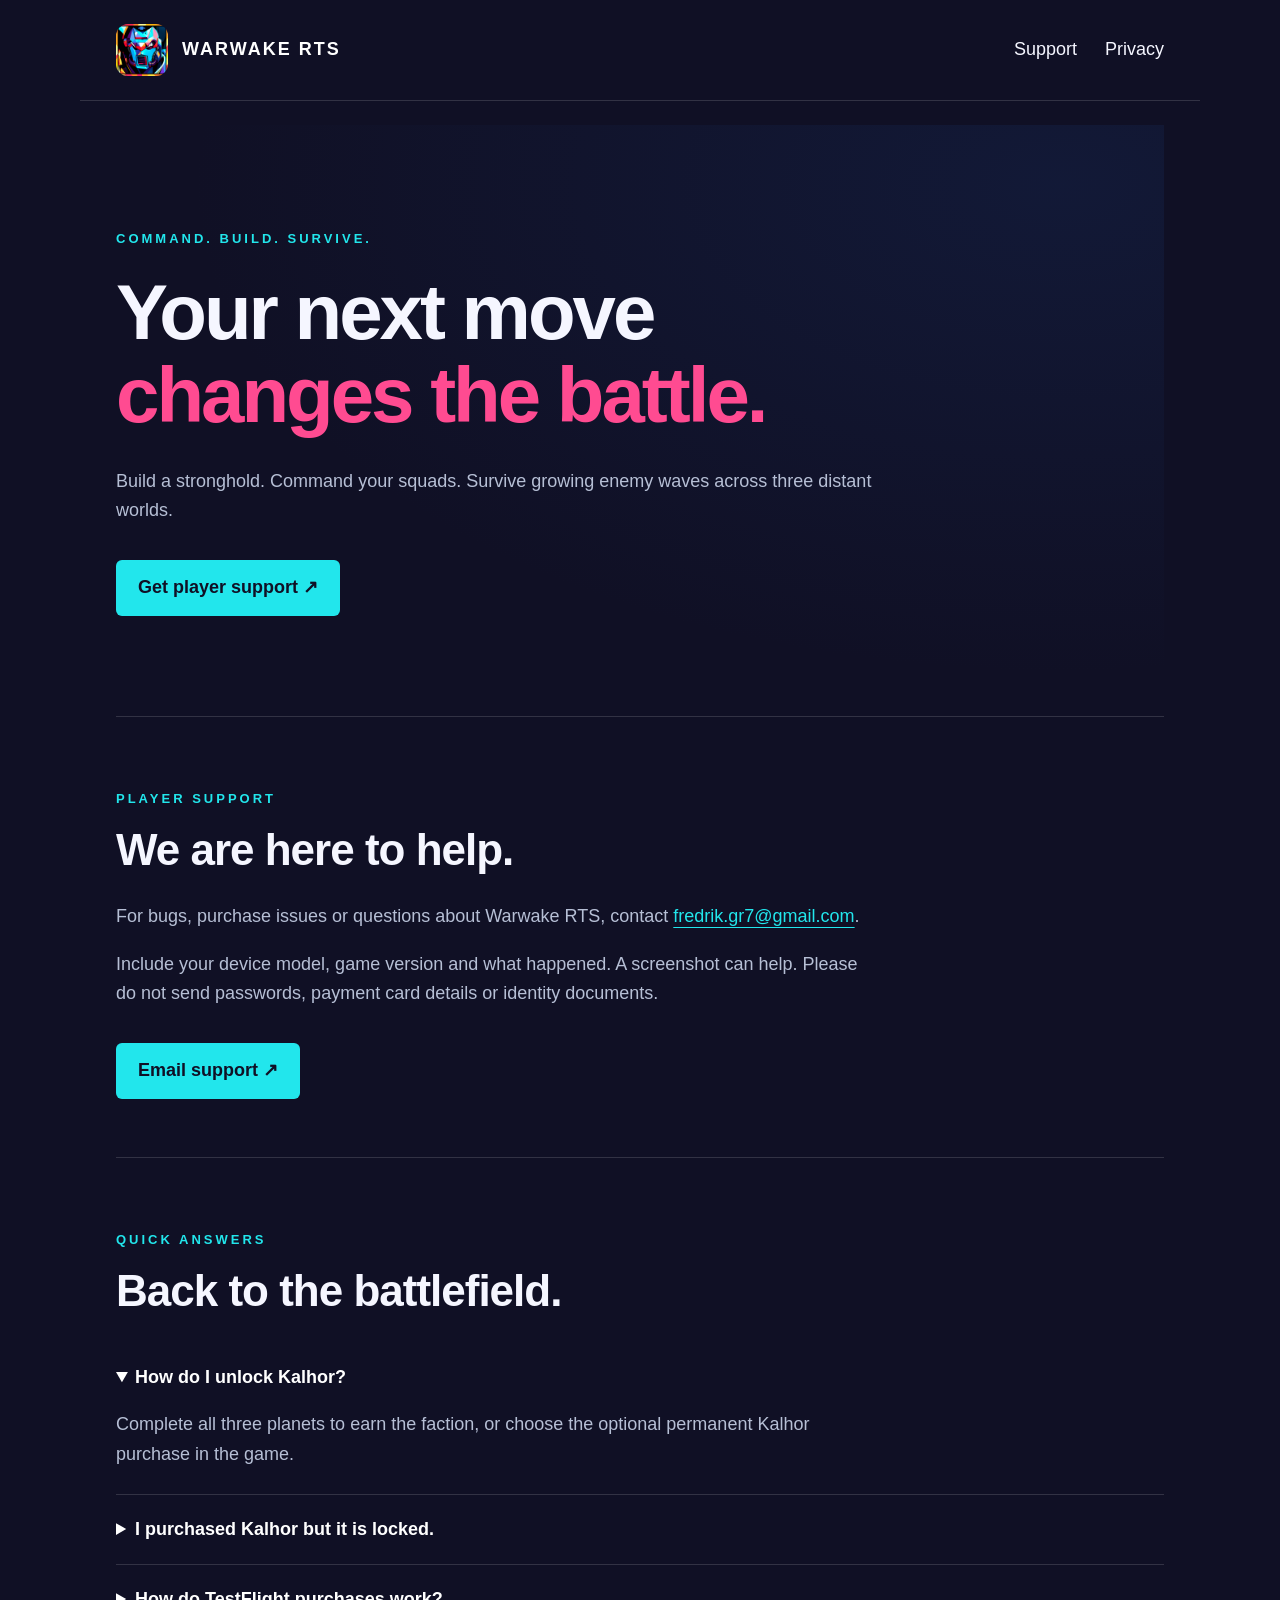
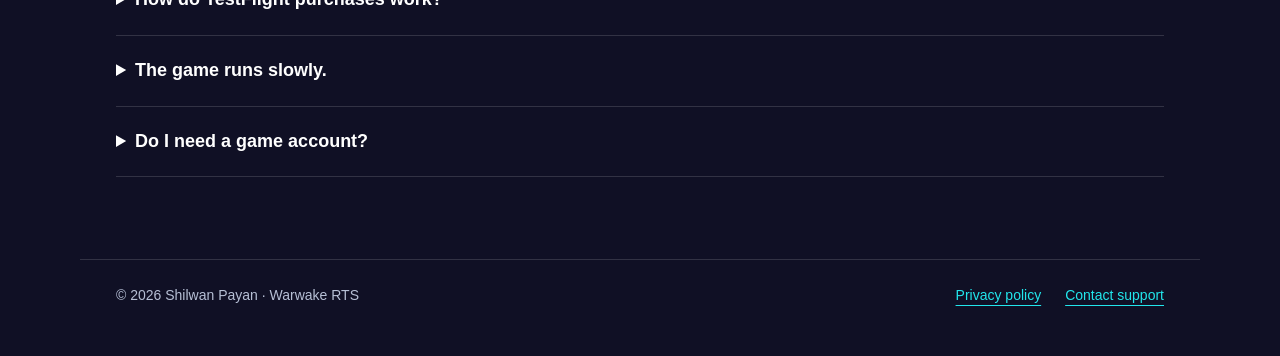
==== index.html @ a01967d1 "Publish Warwake RTS support and privacy pages" ====
<!doctype html>
<html lang="en"><head><meta charset="utf-8"><meta name="viewport" content="width=device-width,initial-scale=1"><title>Warwake RTS | Support</title><meta name="description" content="Official player support and privacy information for Warwake RTS."><link rel="stylesheet" href="style.css"></head><body>
<header><a class="brand" href="./"><img src="icon.png" alt="Warwake RTS logo">WARWAKE RTS</a><nav><a href="#support">Support</a><a href="privacy.html">Privacy</a></nav></header>
<main><section class="hero"><p class="eyebrow">COMMAND. BUILD. SURVIVE.</p><h1>Your next move<br><span>changes the battle.</span></h1><p>Build a stronghold. Command your squads. Survive growing enemy waves across three distant worlds.</p><a class="button" href="#support">Get player support ↗</a></section>
<section id="support"><p class="eyebrow">PLAYER SUPPORT</p><h2>We are here to help.</h2><p>For bugs, purchase issues or questions about Warwake RTS, contact <a href="mailto:fredrik.gr7@gmail.com">fredrik.gr7@gmail.com</a>.</p><p>Include your device model, game version and what happened. A screenshot can help. Please do not send passwords, payment card details or identity documents.</p><a class="button" href="mailto:fredrik.gr7@gmail.com?subject=Warwake%20RTS%20Support">Email support ↗</a></section>
<section class="answers"><p class="eyebrow">QUICK ANSWERS</p><h2>Back to the battlefield.</h2><details open><summary>How do I unlock Kalhor?</summary><p>Complete all three planets to earn the faction, or choose the optional permanent Kalhor purchase in the game.</p></details><details><summary>I purchased Kalhor but it is locked.</summary><p>Use the game's Restore Purchases option while signed into the same Apple account used for the purchase. If the purchase is pending, wait for Apple to complete it. Contact support if the issue continues.</p></details><details><summary>How do TestFlight purchases work?</summary><p>Purchases made in TestFlight are test transactions. They do not charge real money.</p></details><details><summary>The game runs slowly.</summary><p>Try normal battle speed and close other demanding apps. If performance remains poor, send support your device model, mission, day and selected battle speed.</p></details><details><summary>Do I need a game account?</summary><p>No separate game account is required to play Warwake RTS. Purchases on iPhone use your Apple account.</p></details></section></main>
<footer><p>© 2026 Shilwan Payan · Warwake RTS</p><a href="privacy.html">Privacy policy</a><a href="mailto:fredrik.gr7@gmail.com">Contact support</a></footer></body></html>
---- style.css ----
:root{color-scheme:dark;--ink:#101025;--paper:#f5f6ff;--muted:#b6bfd5;--cyan:#22e6ec;--pink:#ff4b91}*{box-sizing:border-box}html{scroll-behavior:smooth}body{margin:0;background:var(--ink);color:var(--paper);font-family:Arial,sans-serif;font-size:18px;line-height:1.65}a{color:var(--cyan);text-underline-offset:5px}header,main,footer{max-width:1120px;margin:auto;padding:24px 36px}header{display:flex;align-items:center;justify-content:space-between;border-bottom:1px solid #ffffff24}.brand{display:flex;align-items:center;gap:14px;color:white;text-decoration:none;font-weight:800;letter-spacing:2px}.brand img{width:52px;height:52px;border-radius:12px}nav{display:flex;gap:28px}nav a{color:var(--paper);text-decoration:none}.hero{padding:90px 0 100px;background:radial-gradient(ellipse at 90% 10%,#172e604d,transparent 65%)}.eyebrow{font-weight:700;font-size:13px;letter-spacing:3px;color:var(--cyan)}h1{font-size:clamp(42px,7vw,78px);line-height:1.06;letter-spacing:-3px;margin:22px 0 30px}h1 span{color:var(--pink)}h2{font-size:clamp(30px,4vw,44px);letter-spacing:-1px;line-height:1.15;margin:16px 0 26px}p{max-width:760px;color:var(--muted)}.button{display:inline-block;background:var(--cyan);color:#101025;padding:13px 22px;font-weight:700;text-decoration:none;margin-top:16px;border-radius:6px}.button:hover{background:#8cf6fa}section:not(.hero){padding:58px 0;border-top:1px solid #ffffff24;scroll-margin-top:25px}details{border-bottom:1px solid #ffffff24;padding:20px 0}summary{cursor:pointer;font-weight:700;color:white}details p{margin-bottom:4px}footer{display:flex;gap:24px;flex-wrap:wrap;border-top:1px solid #ffffff24;font-size:14px;padding-bottom:48px}footer p{margin:0;margin-right:auto}.policy h1{font-size:52px}.policy h2{font-size:28px;margin-top:40px}.policy{padding-bottom:70px}a:focus-visible,summary:focus-visible{outline:3px solid var(--pink);outline-offset:6px}@media(max-width:600px){header,main,footer{padding-left:22px;padding-right:22px}header{align-items:flex-start;gap:20px;flex-direction:column}.hero{padding:55px 0 65px}h1{letter-spacing:-2px}body{font-size:17px}.brand{font-size:16px}}
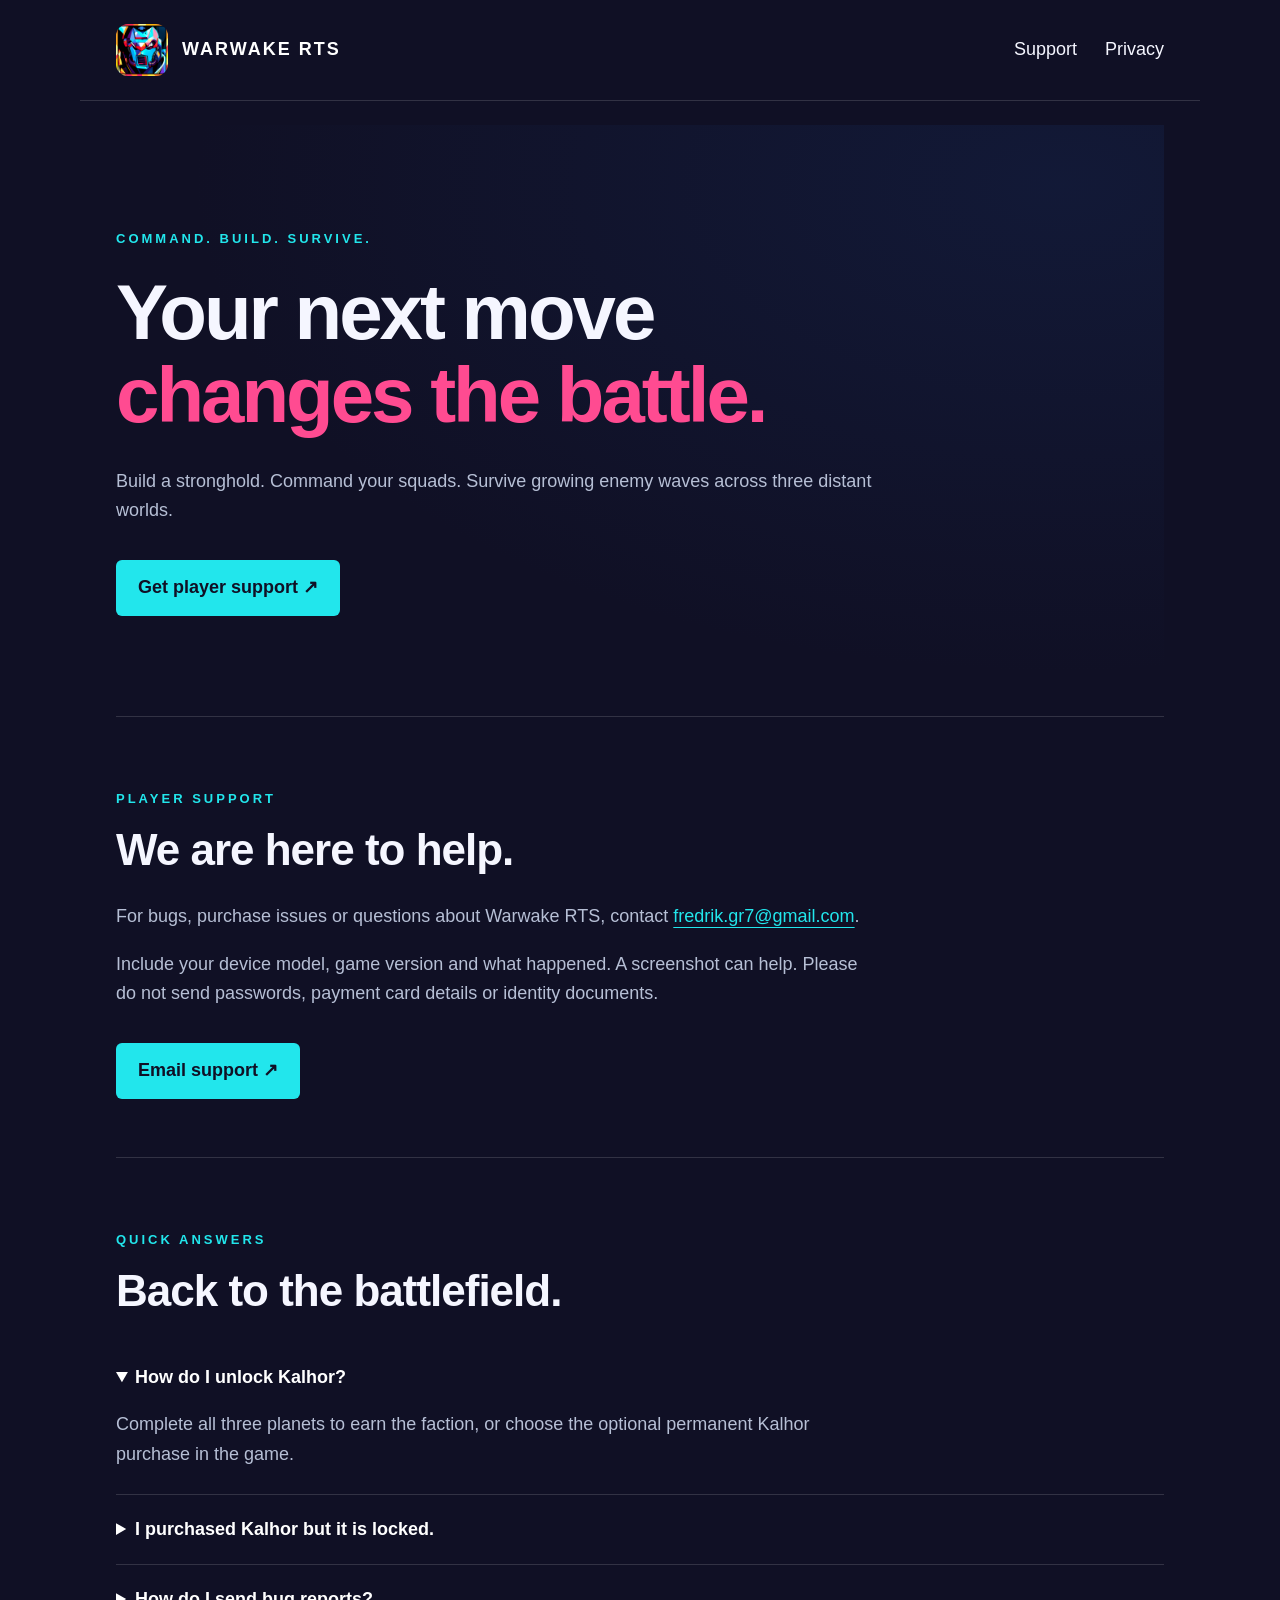
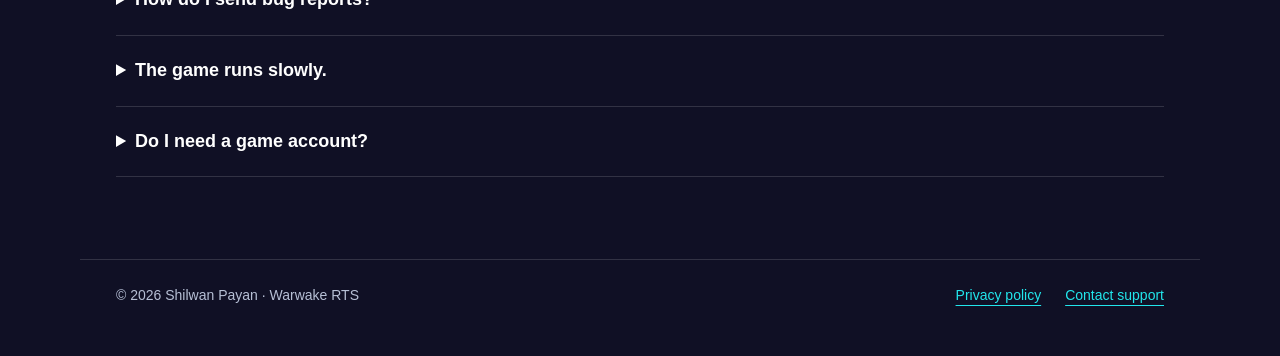
==== commit bfc1b855: "Update bug report contact information" ====
--- a/index.html
+++ b/index.html
@@ -3,5 +3,6 @@
 <header><a class="brand" href="./"><img src="icon.png" alt="Warwake RTS logo">WARWAKE RTS</a><nav><a href="#support">Support</a><a href="privacy.html">Privacy</a></nav></header>
 <main><section class="hero"><p class="eyebrow">COMMAND. BUILD. SURVIVE.</p><h1>Your next move<br><span>changes the battle.</span></h1><p>Build a stronghold. Command your squads. Survive growing enemy waves across three distant worlds.</p><a class="button" href="#support">Get player support ↗</a></section>
 <section id="support"><p class="eyebrow">PLAYER SUPPORT</p><h2>We are here to help.</h2><p>For bugs, purchase issues or questions about Warwake RTS, contact <a href="mailto:fredrik.gr7@gmail.com">fredrik.gr7@gmail.com</a>.</p><p>Include your device model, game version and what happened. A screenshot can help. Please do not send passwords, payment card details or identity documents.</p><a class="button" href="mailto:fredrik.gr7@gmail.com?subject=Warwake%20RTS%20Support">Email support ↗</a></section>
-<section class="answers"><p class="eyebrow">QUICK ANSWERS</p><h2>Back to the battlefield.</h2><details open><summary>How do I unlock Kalhor?</summary><p>Complete all three planets to earn the faction, or choose the optional permanent Kalhor purchase in the game.</p></details><details><summary>I purchased Kalhor but it is locked.</summary><p>Use the game's Restore Purchases option while signed into the same Apple account used for the purchase. If the purchase is pending, wait for Apple to complete it. Contact support if the issue continues.</p></details><details><summary>How do TestFlight purchases work?</summary><p>Purchases made in TestFlight are test transactions. They do not charge real money.</p></details><details><summary>The game runs slowly.</summary><p>Try normal battle speed and close other demanding apps. If performance remains poor, send support your device model, mission, day and selected battle speed.</p></details><details><summary>Do I need a game account?</summary><p>No separate game account is required to play Warwake RTS. Purchases on iPhone use your Apple account.</p></details></section></main>
+<section class="answers"><p class="eyebrow">QUICK ANSWERS</p><h2>Back to the battlefield.</h2><details open><summary>How do I unlock Kalhor?</summary><p>Complete all three planets to earn the faction, or choose the optional permanent Kalhor purchase in the game.</p></details><details><summary>I purchased Kalhor but it is locked.</summary><p>Use the game's Restore Purchases option while signed into the same Apple account used for the purchase. If the purchase is pending, wait for Apple to complete it. Contact support if the issue continues.</p></details><details><summary>How do I send bug reports?</summary><p>Email your bug report to <a href="mailto:fredrik.gr7@gmail.com?subject=Warwake%20RTS%20Bug%20Report">fredrik.gr7@gmail.com</a>.</p></details><details><summary>The game runs slowly.</summary><p>Try normal battle speed and close other demanding apps. If performance remains poor, send support your device model, mission, day and selected battle speed.</p></details><details><summary>Do I need a game account?</summary><p>No separate game account is required to play Warwake RTS. Purchases on iPhone use your Apple account.</p></details></section></main>
 <footer><p>© 2026 Shilwan Payan · Warwake RTS</p><a href="privacy.html">Privacy policy</a><a href="mailto:fredrik.gr7@gmail.com">Contact support</a></footer></body></html>
+
